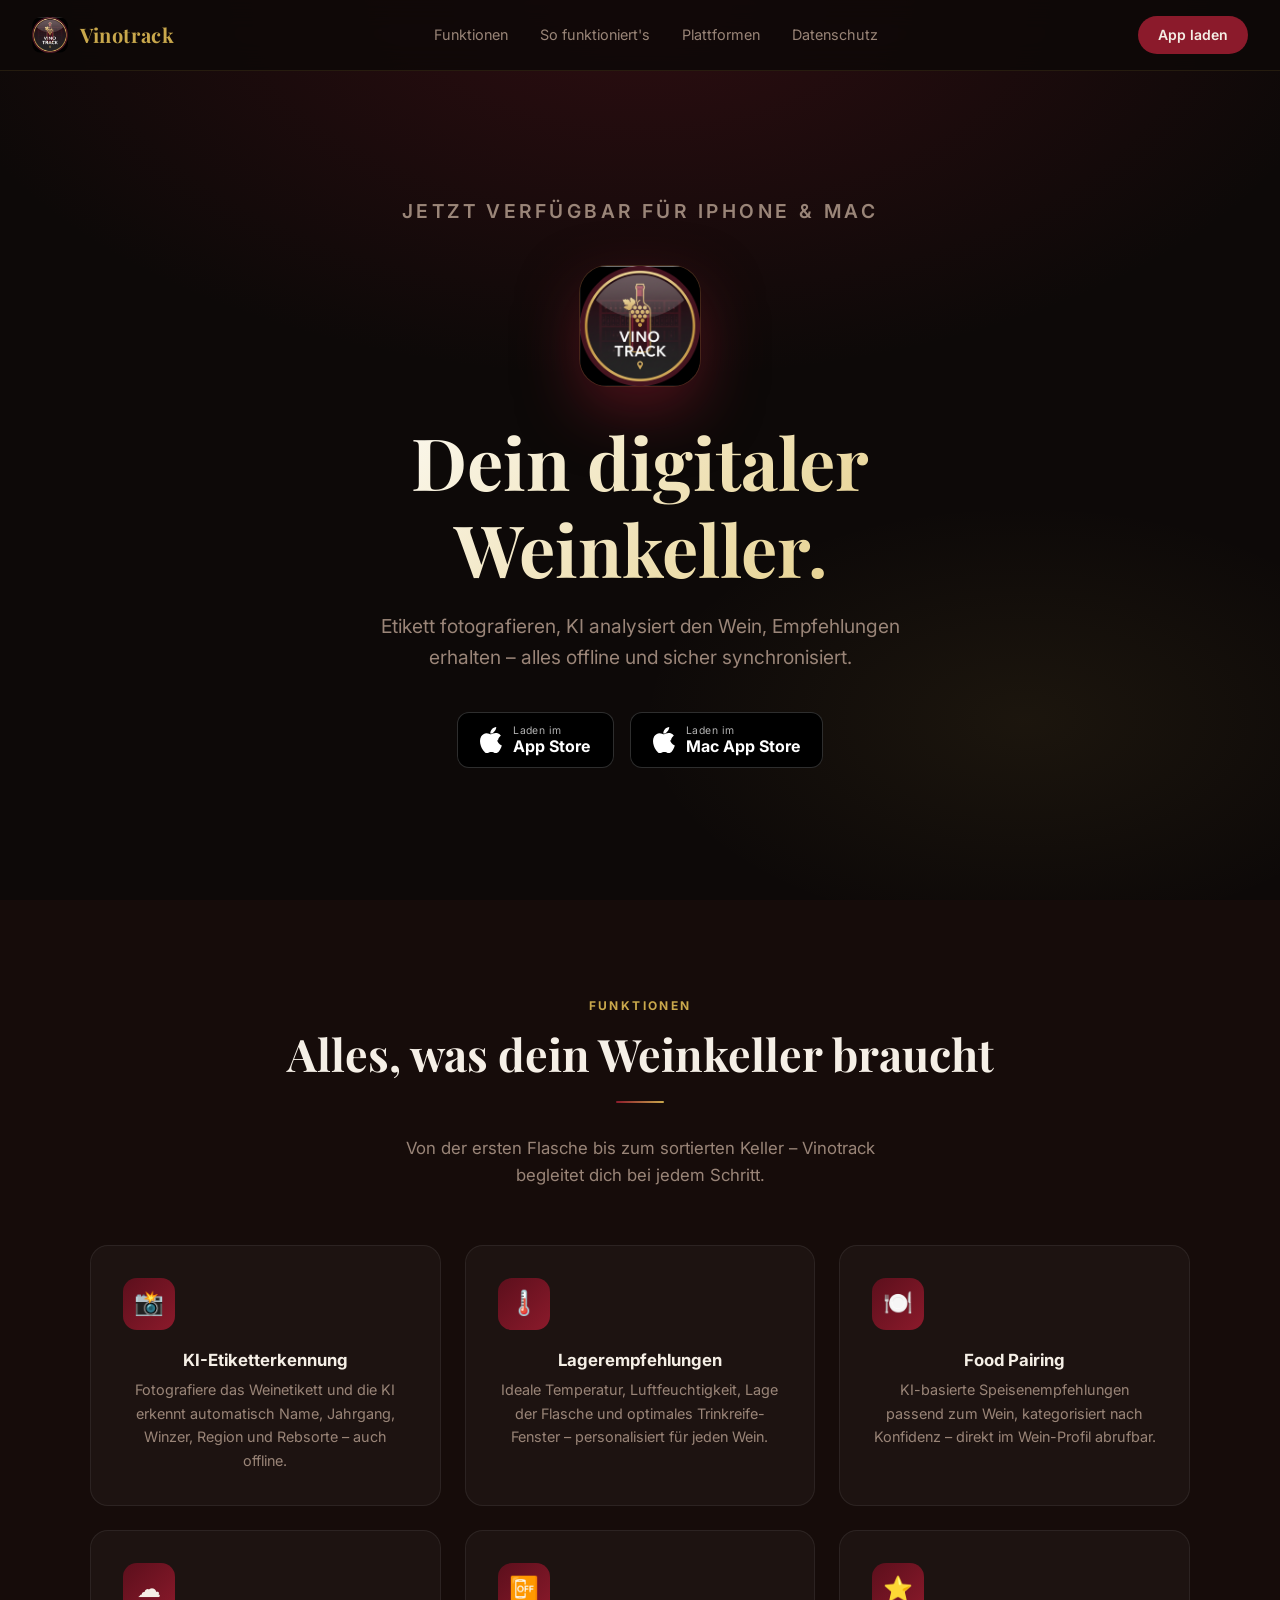
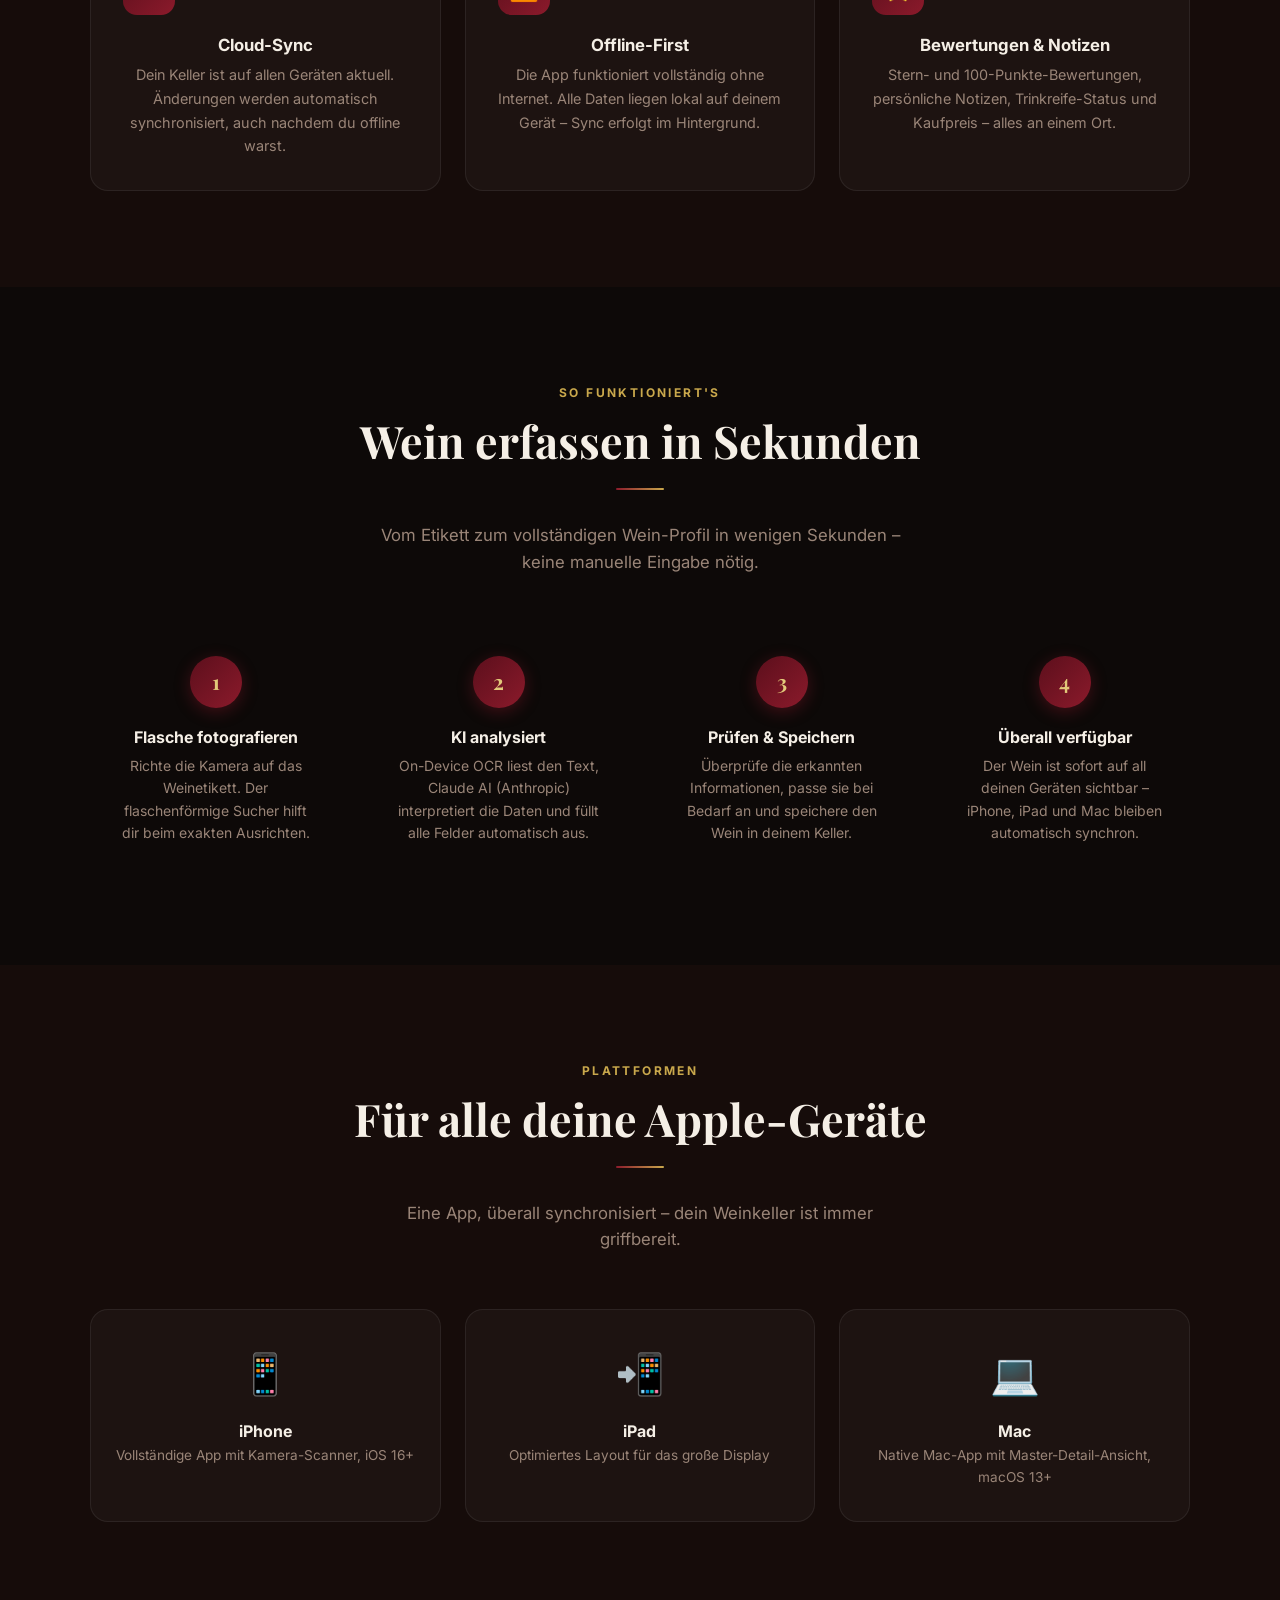
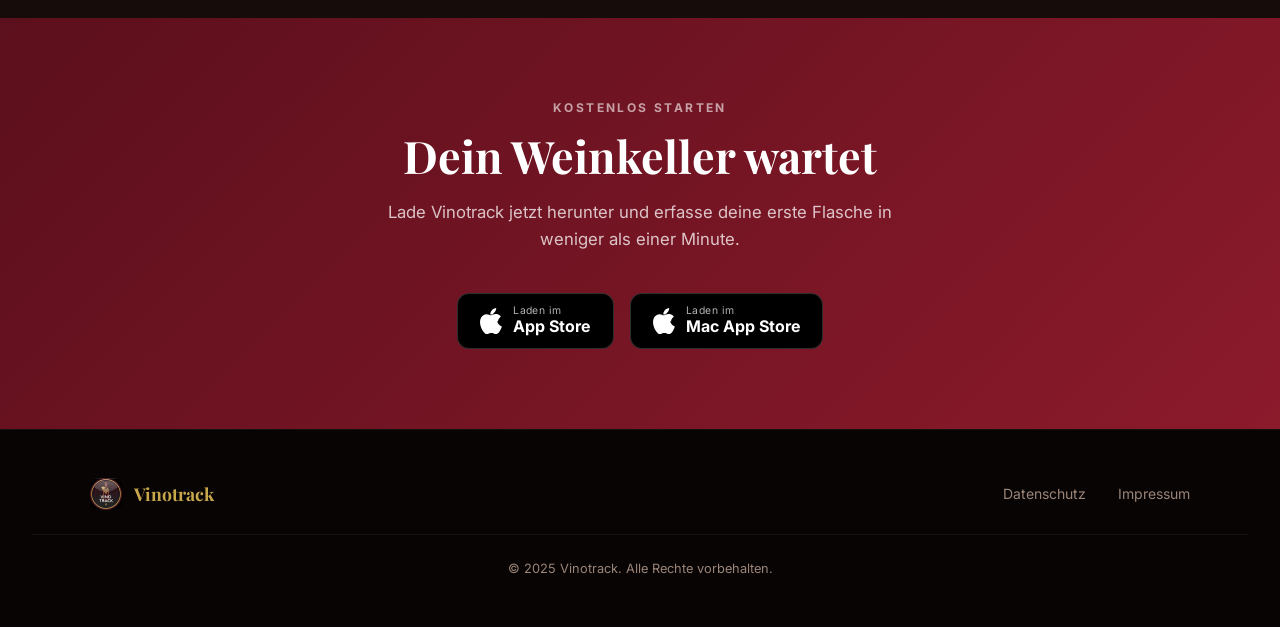
==== index.html @ 57b12ed2 "Add files via upload" ====
<!DOCTYPE html>
<html lang="de">
<head>
  <meta charset="UTF-8" />
  <meta name="viewport" content="width=device-width, initial-scale=1.0" />
  <title>Vinotrack – Dein KI-Weinkeller</title>
  <meta name="description" content="Vinotrack ist die smarte Weinverwaltungs-App mit KI-Etiketterkennung, Lagerempfehlungen, Food-Pairing und geräteübergreifendem Cloud-Sync. Für iPhone und Mac." />
  <meta name="theme-color" content="#8B1A2B" />

  <!-- Open Graph -->
  <meta property="og:type" content="website" />
  <meta property="og:url" content="https://vinotrack.de/" />
  <meta property="og:title" content="Vinotrack – Dein KI-Weinkeller" />
  <meta property="og:description" content="Weinflaschen scannen, KI-Empfehlungen erhalten, Keller verwalten. Für iPhone und Mac." />
  <meta property="og:image" content="https://vinotrack.de/assets/images/app-icon.png" />

  <!-- Fonts -->
  <link rel="preconnect" href="https://fonts.googleapis.com" />
  <link rel="preconnect" href="https://fonts.gstatic.com" crossorigin />
  <link href="https://fonts.googleapis.com/css2?family=Inter:wght@400;500;600;700&family=Playfair+Display:wght@700;800&display=swap" rel="stylesheet" />

  <link rel="icon" type="image/png" href="assets/images/app-icon.png" />
  <link rel="stylesheet" href="assets/css/style.css" />
</head>
<body>

  <!-- ── Navigation ─────────────────────────────────────────────────────── -->
  <nav>
    <a href="/" class="nav-brand">
      <img src="assets/images/app-icon.png" alt="Vinotrack Icon" />
      <span>Vinotrack</span>
    </a>
    <ul class="nav-links">
      <li><a href="#features">Funktionen</a></li>
      <li><a href="#how">So funktioniert's</a></li>
      <li><a href="#platforms">Plattformen</a></li>
      <li><a href="datenschutz.html">Datenschutz</a></li>
    </ul>
    <a href="#download" class="nav-cta">App laden</a>
  </nav>

  <!-- ── Hero ───────────────────────────────────────────────────────────── -->
  <section class="hero" id="home">
    <div class="hero-bg"></div>
    <div class="hero-content">
      <p class="hero-eyebrow">Jetzt verfügbar für iPhone & Mac</p>
      <img src="assets/images/app-icon.png" alt="Vinotrack App Icon" class="hero-icon" />
      <h1>Dein digitaler Weinkeller.</h1>
      <p>Etikett fotografieren, KI analysiert den Wein, Empfehlungen erhalten – alles offline und sicher synchronisiert.</p>
      <div class="store-badges" id="download">
        <!-- Ersetze # durch den echten App Store Link sobald verfügbar -->
        <a href="#" class="badge" aria-label="Im App Store laden">
          <svg width="22" height="26" viewBox="0 0 22 26" fill="white" xmlns="http://www.w3.org/2000/svg">
            <path d="M18.07 13.77c-.03-3.35 2.74-4.97 2.87-5.05-1.57-2.28-4-2.6-4.86-2.63-2.06-.21-4.03 1.22-5.08 1.22-1.05 0-2.67-1.19-4.39-1.16-2.25.04-4.33 1.31-5.49 3.31-2.34 4.07-.6 10.07 1.68 13.37 1.12 1.62 2.45 3.44 4.2 3.37 1.69-.07 2.33-1.09 4.38-1.09 2.05 0 2.63 1.09 4.42 1.06 1.82-.03 2.97-1.64 4.08-3.27.9-1.31 1.56-2.79 1.95-4.32-2.62-1.02-4.76-4.01-4.76-5.81zM14.75 3.9C15.72 2.73 16.37 1.1 16.19 0c-1.47.06-3.27.99-4.28 2.13-.94 1.08-1.77 2.73-1.55 4.31 1.61.12 3.27-.8 4.39-2.54z"/>
          </svg>
          <span class="badge-text">
            <small>Laden im</small>
            <strong>App Store</strong>
          </span>
        </a>
        <a href="#" class="badge" aria-label="Im Mac App Store laden">
          <svg width="22" height="26" viewBox="0 0 22 26" fill="white" xmlns="http://www.w3.org/2000/svg">
            <path d="M18.07 13.77c-.03-3.35 2.74-4.97 2.87-5.05-1.57-2.28-4-2.6-4.86-2.63-2.06-.21-4.03 1.22-5.08 1.22-1.05 0-2.67-1.19-4.39-1.16-2.25.04-4.33 1.31-5.49 3.31-2.34 4.07-.6 10.07 1.68 13.37 1.12 1.62 2.45 3.44 4.2 3.37 1.69-.07 2.33-1.09 4.38-1.09 2.05 0 2.63 1.09 4.42 1.06 1.82-.03 2.97-1.64 4.08-3.27.9-1.31 1.56-2.79 1.95-4.32-2.62-1.02-4.76-4.01-4.76-5.81zM14.75 3.9C15.72 2.73 16.37 1.1 16.19 0c-1.47.06-3.27.99-4.28 2.13-.94 1.08-1.77 2.73-1.55 4.31 1.61.12 3.27-.8 4.39-2.54z"/>
          </svg>
          <span class="badge-text">
            <small>Laden im</small>
            <strong>Mac App Store</strong>
          </span>
        </a>
      </div>
    </div>
  </section>

  <!-- ── Features ───────────────────────────────────────────────────────── -->
  <section id="features">
    <div class="container text-center">
      <p class="section-label">Funktionen</p>
      <h2 class="section-title">Alles, was dein Weinkeller braucht</h2>
      <div class="divider"></div>
      <p class="section-sub">Von der ersten Flasche bis zum sortierten Keller – Vinotrack begleitet dich bei jedem Schritt.</p>

      <div class="features-grid">
        <div class="feature-card">
          <div class="feature-icon">📸</div>
          <h3>KI-Etiketterkennung</h3>
          <p>Fotografiere das Weinetikett und die KI erkennt automatisch Name, Jahrgang, Winzer, Region und Rebsorte – auch offline.</p>
        </div>
        <div class="feature-card">
          <div class="feature-icon">🌡️</div>
          <h3>Lagerempfehlungen</h3>
          <p>Ideale Temperatur, Luftfeuchtigkeit, Lage der Flasche und optimales Trinkreife-Fenster – personalisiert für jeden Wein.</p>
        </div>
        <div class="feature-card">
          <div class="feature-icon">🍽️</div>
          <h3>Food Pairing</h3>
          <p>KI-basierte Speisenempfehlungen passend zum Wein, kategorisiert nach Konfidenz – direkt im Wein-Profil abrufbar.</p>
        </div>
        <div class="feature-card">
          <div class="feature-icon">☁️</div>
          <h3>Cloud-Sync</h3>
          <p>Dein Keller ist auf allen Geräten aktuell. Änderungen werden automatisch synchronisiert, auch nachdem du offline warst.</p>
        </div>
        <div class="feature-card">
          <div class="feature-icon">📴</div>
          <h3>Offline-First</h3>
          <p>Die App funktioniert vollständig ohne Internet. Alle Daten liegen lokal auf deinem Gerät – Sync erfolgt im Hintergrund.</p>
        </div>
        <div class="feature-card">
          <div class="feature-icon">⭐</div>
          <h3>Bewertungen & Notizen</h3>
          <p>Stern- und 100-Punkte-Bewertungen, persönliche Notizen, Trinkreife-Status und Kaufpreis – alles an einem Ort.</p>
        </div>
      </div>
    </div>
  </section>

  <!-- ── How it works ───────────────────────────────────────────────────── -->
  <section id="how">
    <div class="container text-center">
      <p class="section-label">So funktioniert's</p>
      <h2 class="section-title">Wein erfassen in Sekunden</h2>
      <div class="divider"></div>
      <p class="section-sub">Vom Etikett zum vollständigen Wein-Profil in wenigen Sekunden – keine manuelle Eingabe nötig.</p>

      <div class="steps">
        <div class="step">
          <div class="step-number">1</div>
          <h3>Flasche fotografieren</h3>
          <p>Richte die Kamera auf das Weinetikett. Der flaschenförmige Sucher hilft dir beim exakten Ausrichten.</p>
        </div>
        <div class="step">
          <div class="step-number">2</div>
          <h3>KI analysiert</h3>
          <p>On-Device OCR liest den Text, Claude AI (Anthropic) interpretiert die Daten und füllt alle Felder automatisch aus.</p>
        </div>
        <div class="step">
          <div class="step-number">3</div>
          <h3>Prüfen & Speichern</h3>
          <p>Überprüfe die erkannten Informationen, passe sie bei Bedarf an und speichere den Wein in deinem Keller.</p>
        </div>
        <div class="step">
          <div class="step-number">4</div>
          <h3>Überall verfügbar</h3>
          <p>Der Wein ist sofort auf all deinen Geräten sichtbar – iPhone, iPad und Mac bleiben automatisch synchron.</p>
        </div>
      </div>
    </div>
  </section>

  <!-- ── Platforms ──────────────────────────────────────────────────────── -->
  <section id="platforms">
    <div class="container text-center">
      <p class="section-label">Plattformen</p>
      <h2 class="section-title">Für alle deine Apple-Geräte</h2>
      <div class="divider"></div>
      <p class="section-sub">Eine App, überall synchronisiert – dein Weinkeller ist immer griffbereit.</p>

      <div class="platform-grid">
        <div class="platform-card">
          <div class="icon">📱</div>
          <h3>iPhone</h3>
          <p>Vollständige App mit Kamera-Scanner, iOS 16+</p>
        </div>
        <div class="platform-card">
          <div class="icon">📲</div>
          <h3>iPad</h3>
          <p>Optimiertes Layout für das große Display</p>
        </div>
        <div class="platform-card">
          <div class="icon">💻</div>
          <h3>Mac</h3>
          <p>Native Mac-App mit Master-Detail-Ansicht, macOS 13+</p>
        </div>
      </div>
    </div>
  </section>

  <!-- ── CTA ────────────────────────────────────────────────────────────── -->
  <section id="cta">
    <div class="container text-center">
      <p class="section-label">Kostenlos starten</p>
      <h2 class="section-title">Dein Weinkeller wartet</h2>
      <p class="section-sub">Lade Vinotrack jetzt herunter und erfasse deine erste Flasche in weniger als einer Minute.</p>
      <div class="store-badges">
        <a href="#" class="badge">
          <svg width="22" height="26" viewBox="0 0 22 26" fill="white" xmlns="http://www.w3.org/2000/svg">
            <path d="M18.07 13.77c-.03-3.35 2.74-4.97 2.87-5.05-1.57-2.28-4-2.6-4.86-2.63-2.06-.21-4.03 1.22-5.08 1.22-1.05 0-2.67-1.19-4.39-1.16-2.25.04-4.33 1.31-5.49 3.31-2.34 4.07-.6 10.07 1.68 13.37 1.12 1.62 2.45 3.44 4.2 3.37 1.69-.07 2.33-1.09 4.38-1.09 2.05 0 2.63 1.09 4.42 1.06 1.82-.03 2.97-1.64 4.08-3.27.9-1.31 1.56-2.79 1.95-4.32-2.62-1.02-4.76-4.01-4.76-5.81zM14.75 3.9C15.72 2.73 16.37 1.1 16.19 0c-1.47.06-3.27.99-4.28 2.13-.94 1.08-1.77 2.73-1.55 4.31 1.61.12 3.27-.8 4.39-2.54z"/>
          </svg>
          <span class="badge-text"><small>Laden im</small><strong>App Store</strong></span>
        </a>
        <a href="#" class="badge">
          <svg width="22" height="26" viewBox="0 0 22 26" fill="white" xmlns="http://www.w3.org/2000/svg">
            <path d="M18.07 13.77c-.03-3.35 2.74-4.97 2.87-5.05-1.57-2.28-4-2.6-4.86-2.63-2.06-.21-4.03 1.22-5.08 1.22-1.05 0-2.67-1.19-4.39-1.16-2.25.04-4.33 1.31-5.49 3.31-2.34 4.07-.6 10.07 1.68 13.37 1.12 1.62 2.45 3.44 4.2 3.37 1.69-.07 2.33-1.09 4.38-1.09 2.05 0 2.63 1.09 4.42 1.06 1.82-.03 2.97-1.64 4.08-3.27.9-1.31 1.56-2.79 1.95-4.32-2.62-1.02-4.76-4.01-4.76-5.81zM14.75 3.9C15.72 2.73 16.37 1.1 16.19 0c-1.47.06-3.27.99-4.28 2.13-.94 1.08-1.77 2.73-1.55 4.31 1.61.12 3.27-.8 4.39-2.54z"/>
          </svg>
          <span class="badge-text"><small>Laden im</small><strong>Mac App Store</strong></span>
        </a>
      </div>
    </div>
  </section>

  <!-- ── Footer ─────────────────────────────────────────────────────────── -->
  <footer>
    <div class="footer-inner">
      <div class="footer-brand">
        <img src="assets/images/app-icon.png" alt="Vinotrack" />
        <span>Vinotrack</span>
      </div>
      <ul class="footer-links">
        <li><a href="datenschutz.html">Datenschutz</a></li>
        <li><a href="impressum.html">Impressum</a></li>
      </ul>
    </div>
    <p class="footer-copy">© 2025 Vinotrack. Alle Rechte vorbehalten.</p>
  </footer>

</body>
</html>
---- assets/css/style.css ----
/* ── Reset & Base ───────────────────────────────────────────────────────── */
*, *::before, *::after { box-sizing: border-box; margin: 0; padding: 0; }

:root {
  --wine:   #8B1A2B;
  --wine-dark: #5C0F1C;
  --gold:   #C9A84C;
  --gold-light: #E2C97A;
  --bg:     #0D0908;
  --bg2:    #160C0A;
  --text:   #F5EFE6;
  --muted:  #9A8578;
  --radius: 18px;
}

html { scroll-behavior: smooth; }

body {
  font-family: 'Inter', system-ui, -apple-system, sans-serif;
  background: var(--bg);
  color: var(--text);
  line-height: 1.6;
  overflow-x: hidden;
}

h1, h2, h3 {
  font-family: 'Playfair Display', Georgia, serif;
  line-height: 1.2;
}

a { color: inherit; text-decoration: none; }

img { display: block; max-width: 100%; }

/* ── Nav ────────────────────────────────────────────────────────────────── */
nav {
  position: fixed;
  top: 0; left: 0; right: 0;
  z-index: 100;
  display: flex;
  align-items: center;
  justify-content: space-between;
  padding: 1rem 2rem;
  background: rgba(13, 9, 8, 0.85);
  backdrop-filter: blur(14px);
  -webkit-backdrop-filter: blur(14px);
  border-bottom: 1px solid rgba(201,168,76,0.12);
}

.nav-brand {
  display: flex;
  align-items: center;
  gap: 0.75rem;
}

.nav-brand img {
  width: 36px;
  height: 36px;
  border-radius: 9px;
}

.nav-brand span {
  font-family: 'Playfair Display', serif;
  font-size: 1.25rem;
  font-weight: 700;
  color: var(--gold);
  letter-spacing: 0.03em;
}

.nav-links {
  display: flex;
  gap: 2rem;
  list-style: none;
}

.nav-links a {
  font-size: 0.9rem;
  color: var(--muted);
  transition: color 0.2s;
}
.nav-links a:hover { color: var(--text); }

.nav-cta {
  background: var(--wine);
  color: var(--text) !important;
  padding: 0.5rem 1.25rem;
  border-radius: 100px;
  font-weight: 600;
  font-size: 0.875rem !important;
  transition: background 0.2s !important;
}
.nav-cta:hover { background: var(--wine-dark) !important; }

/* ── Hero ───────────────────────────────────────────────────────────────── */
.hero {
  min-height: 100vh;
  display: flex;
  align-items: center;
  justify-content: center;
  text-align: center;
  padding: 8rem 2rem 4rem;
  position: relative;
  overflow: hidden;
}

.hero-bg {
  position: absolute;
  inset: 0;
  background:
    radial-gradient(ellipse 80% 60% at 50% 0%, rgba(139,26,43,0.25) 0%, transparent 70%),
    radial-gradient(ellipse 50% 40% at 80% 80%, rgba(201,168,76,0.08) 0%, transparent 60%);
}

.hero-content {
  position: relative;
  max-width: 700px;
}

.hero-icon {
  width: 120px;
  height: 120px;
  border-radius: 27px;
  margin: 0 auto 2rem;
  box-shadow: 0 24px 60px rgba(139,26,43,0.5), 0 0 0 1px rgba(201,168,76,0.2);
}

.hero-eyebrow {
  font-size: 0.8rem;
  font-weight: 600;
  letter-spacing: 0.18em;
  text-transform: uppercase;
  color: var(--gold);
  margin-bottom: 1rem;
}

.hero h1 {
  font-size: clamp(2.5rem, 7vw, 4.5rem);
  margin-bottom: 1.25rem;
  background: linear-gradient(135deg, #fff 0%, var(--gold-light) 100%);
  -webkit-background-clip: text;
  -webkit-text-fill-color: transparent;
  background-clip: text;
}

.hero p {
  font-size: clamp(1rem, 2.5vw, 1.2rem);
  color: var(--muted);
  max-width: 520px;
  margin: 0 auto 2.5rem;
}

.hero-actions {
  display: flex;
  gap: 1rem;
  justify-content: center;
  flex-wrap: wrap;
}

.btn-primary {
  display: inline-flex;
  align-items: center;
  gap: 0.6rem;
  background: var(--wine);
  color: #fff;
  padding: 0.9rem 1.8rem;
  border-radius: 100px;
  font-weight: 600;
  font-size: 1rem;
  transition: background 0.2s, transform 0.15s, box-shadow 0.2s;
  box-shadow: 0 8px 24px rgba(139,26,43,0.4);
}
.btn-primary:hover {
  background: var(--wine-dark);
  transform: translateY(-2px);
  box-shadow: 0 12px 32px rgba(139,26,43,0.5);
}

.btn-secondary {
  display: inline-flex;
  align-items: center;
  gap: 0.6rem;
  background: rgba(255,255,255,0.06);
  color: var(--text);
  padding: 0.9rem 1.8rem;
  border-radius: 100px;
  font-weight: 500;
  font-size: 1rem;
  border: 1px solid rgba(255,255,255,0.12);
  transition: background 0.2s, transform 0.15s;
}
.btn-secondary:hover {
  background: rgba(255,255,255,0.1);
  transform: translateY(-2px);
}

/* App Store Badges */
.store-badges {
  display: flex;
  gap: 1rem;
  justify-content: center;
  flex-wrap: wrap;
}

.badge {
  display: inline-flex;
  align-items: center;
  gap: 0.7rem;
  background: #000;
  color: #fff;
  padding: 0.7rem 1.4rem;
  border-radius: 12px;
  border: 1px solid rgba(255,255,255,0.18);
  transition: transform 0.15s, border-color 0.2s;
  min-width: 155px;
}
.badge:hover {
  transform: translateY(-2px);
  border-color: rgba(255,255,255,0.35);
}
.badge svg { flex-shrink: 0; }
.badge-text { text-align: left; line-height: 1.2; }
.badge-text small { display: block; font-size: 0.65rem; opacity: 0.7; letter-spacing: 0.04em; }
.badge-text strong { font-size: 1rem; }

/* ── Section Base ───────────────────────────────────────────────────────── */
section { padding: 6rem 2rem; }

.section-label {
  font-size: 0.75rem;
  font-weight: 700;
  letter-spacing: 0.2em;
  text-transform: uppercase;
  color: var(--gold);
  margin-bottom: 0.75rem;
}

.section-title {
  font-size: clamp(1.8rem, 4vw, 2.8rem);
  margin-bottom: 1rem;
}

.section-sub {
  font-size: 1.05rem;
  color: var(--muted);
  max-width: 520px;
}

.container {
  max-width: 1100px;
  margin: 0 auto;
}

.text-center { text-align: center; }
.text-center .section-sub { margin: 0 auto; }

/* ── Features ───────────────────────────────────────────────────────────── */
#features { background: var(--bg2); }

.features-grid {
  display: grid;
  grid-template-columns: repeat(auto-fit, minmax(280px, 1fr));
  gap: 1.5rem;
  margin-top: 3.5rem;
}

.feature-card {
  background: rgba(255,255,255,0.03);
  border: 1px solid rgba(255,255,255,0.07);
  border-radius: var(--radius);
  padding: 2rem;
  transition: border-color 0.2s, transform 0.2s;
}
.feature-card:hover {
  border-color: rgba(201,168,76,0.25);
  transform: translateY(-4px);
}

.feature-icon {
  width: 52px;
  height: 52px;
  border-radius: 14px;
  background: linear-gradient(135deg, var(--wine-dark), var(--wine));
  display: flex;
  align-items: center;
  justify-content: center;
  margin-bottom: 1.25rem;
  font-size: 1.5rem;
}

.feature-card h3 {
  font-family: 'Inter', sans-serif;
  font-size: 1.05rem;
  font-weight: 700;
  margin-bottom: 0.5rem;
}

.feature-card p {
  font-size: 0.9rem;
  color: var(--muted);
  line-height: 1.65;
}

/* ── How it works ───────────────────────────────────────────────────────── */
#how {
  background: var(--bg);
}

.steps {
  display: grid;
  grid-template-columns: repeat(auto-fit, minmax(220px, 1fr));
  gap: 2rem;
  margin-top: 3.5rem;
  position: relative;
}

.step {
  text-align: center;
  padding: 1.5rem;
}

.step-number {
  width: 52px;
  height: 52px;
  border-radius: 50%;
  background: linear-gradient(135deg, var(--wine-dark), var(--wine));
  display: flex;
  align-items: center;
  justify-content: center;
  margin: 0 auto 1.25rem;
  font-family: 'Playfair Display', serif;
  font-size: 1.3rem;
  font-weight: 700;
  color: var(--gold-light);
  box-shadow: 0 4px 16px rgba(139,26,43,0.4);
}

.step h3 {
  font-family: 'Inter', sans-serif;
  font-size: 1rem;
  font-weight: 700;
  margin-bottom: 0.5rem;
}

.step p {
  font-size: 0.875rem;
  color: var(--muted);
}

/* ── Platforms ──────────────────────────────────────────────────────────── */
#platforms { background: var(--bg2); }

.platform-grid {
  display: grid;
  grid-template-columns: repeat(auto-fit, minmax(200px, 1fr));
  gap: 1.5rem;
  margin-top: 3.5rem;
}

.platform-card {
  background: rgba(255,255,255,0.03);
  border: 1px solid rgba(255,255,255,0.07);
  border-radius: var(--radius);
  padding: 2rem 1.5rem;
  text-align: center;
  transition: border-color 0.2s;
}
.platform-card:hover { border-color: rgba(201,168,76,0.2); }

.platform-card .icon { font-size: 2.5rem; margin-bottom: 1rem; }
.platform-card h3 { font-family: 'Inter', sans-serif; font-size: 1rem; font-weight: 700; margin-bottom: 0.25rem; }
.platform-card p { font-size: 0.85rem; color: var(--muted); }

/* ── CTA Banner ─────────────────────────────────────────────────────────── */
#cta {
  background: linear-gradient(135deg, var(--wine-dark) 0%, var(--wine) 100%);
  text-align: center;
  padding: 5rem 2rem;
}

#cta .section-label { color: rgba(255,255,255,0.6); }
#cta .section-title { color: #fff; }
#cta .section-sub { color: rgba(255,255,255,0.75); margin: 0 auto 2.5rem; }

/* ── Footer ─────────────────────────────────────────────────────────────── */
footer {
  background: #080404;
  padding: 3rem 2rem;
  border-top: 1px solid rgba(255,255,255,0.05);
}

.footer-inner {
  max-width: 1100px;
  margin: 0 auto;
  display: flex;
  align-items: center;
  justify-content: space-between;
  flex-wrap: wrap;
  gap: 1.5rem;
}

.footer-brand {
  display: flex;
  align-items: center;
  gap: 0.75rem;
}
.footer-brand img { width: 32px; height: 32px; border-radius: 8px; }
.footer-brand span {
  font-family: 'Playfair Display', serif;
  font-size: 1.1rem;
  font-weight: 700;
  color: var(--gold);
}

.footer-links {
  display: flex;
  gap: 2rem;
  list-style: none;
  flex-wrap: wrap;
}

.footer-links a {
  font-size: 0.875rem;
  color: var(--muted);
  transition: color 0.2s;
}
.footer-links a:hover { color: var(--text); }

.footer-copy {
  font-size: 0.8rem;
  color: var(--muted);
  width: 100%;
  text-align: center;
  margin-top: 1.5rem;
  padding-top: 1.5rem;
  border-top: 1px solid rgba(255,255,255,0.05);
}

/* ── Legal Pages ────────────────────────────────────────────────────────── */
.legal-page {
  max-width: 760px;
  margin: 0 auto;
  padding: 8rem 2rem 5rem;
}

.legal-page h1 {
  font-size: 2.2rem;
  margin-bottom: 0.5rem;
  color: var(--gold-light);
}

.legal-page .updated {
  font-size: 0.85rem;
  color: var(--muted);
  margin-bottom: 2.5rem;
}

.legal-page h2 {
  font-family: 'Inter', sans-serif;
  font-size: 1.1rem;
  font-weight: 700;
  margin: 2rem 0 0.5rem;
  color: var(--text);
}

.legal-page p, .legal-page li {
  font-size: 0.95rem;
  color: var(--muted);
  line-height: 1.75;
}

.legal-page ul, .legal-page ol {
  padding-left: 1.5rem;
  margin: 0.5rem 0;
}

.legal-page a { color: var(--gold-light); text-decoration: underline; }

/* ── Divider ────────────────────────────────────────────────────────────── */
.divider {
  width: 48px;
  height: 2px;
  background: linear-gradient(90deg, var(--wine), var(--gold));
  border-radius: 100px;
  margin: 1.25rem 0 2rem;
}
.text-center .divider { margin-left: auto; margin-right: auto; }

/* ── Responsive ─────────────────────────────────────────────────────────── */
@media (max-width: 640px) {
  nav { padding: 0.875rem 1.25rem; }
  .nav-links { display: none; }
  section { padding: 4rem 1.25rem; }
  .hero { padding: 7rem 1.25rem 3rem; }
  .hero-icon { width: 96px; height: 96px; border-radius: 22px; }
  .badge { min-width: 140px; }
}
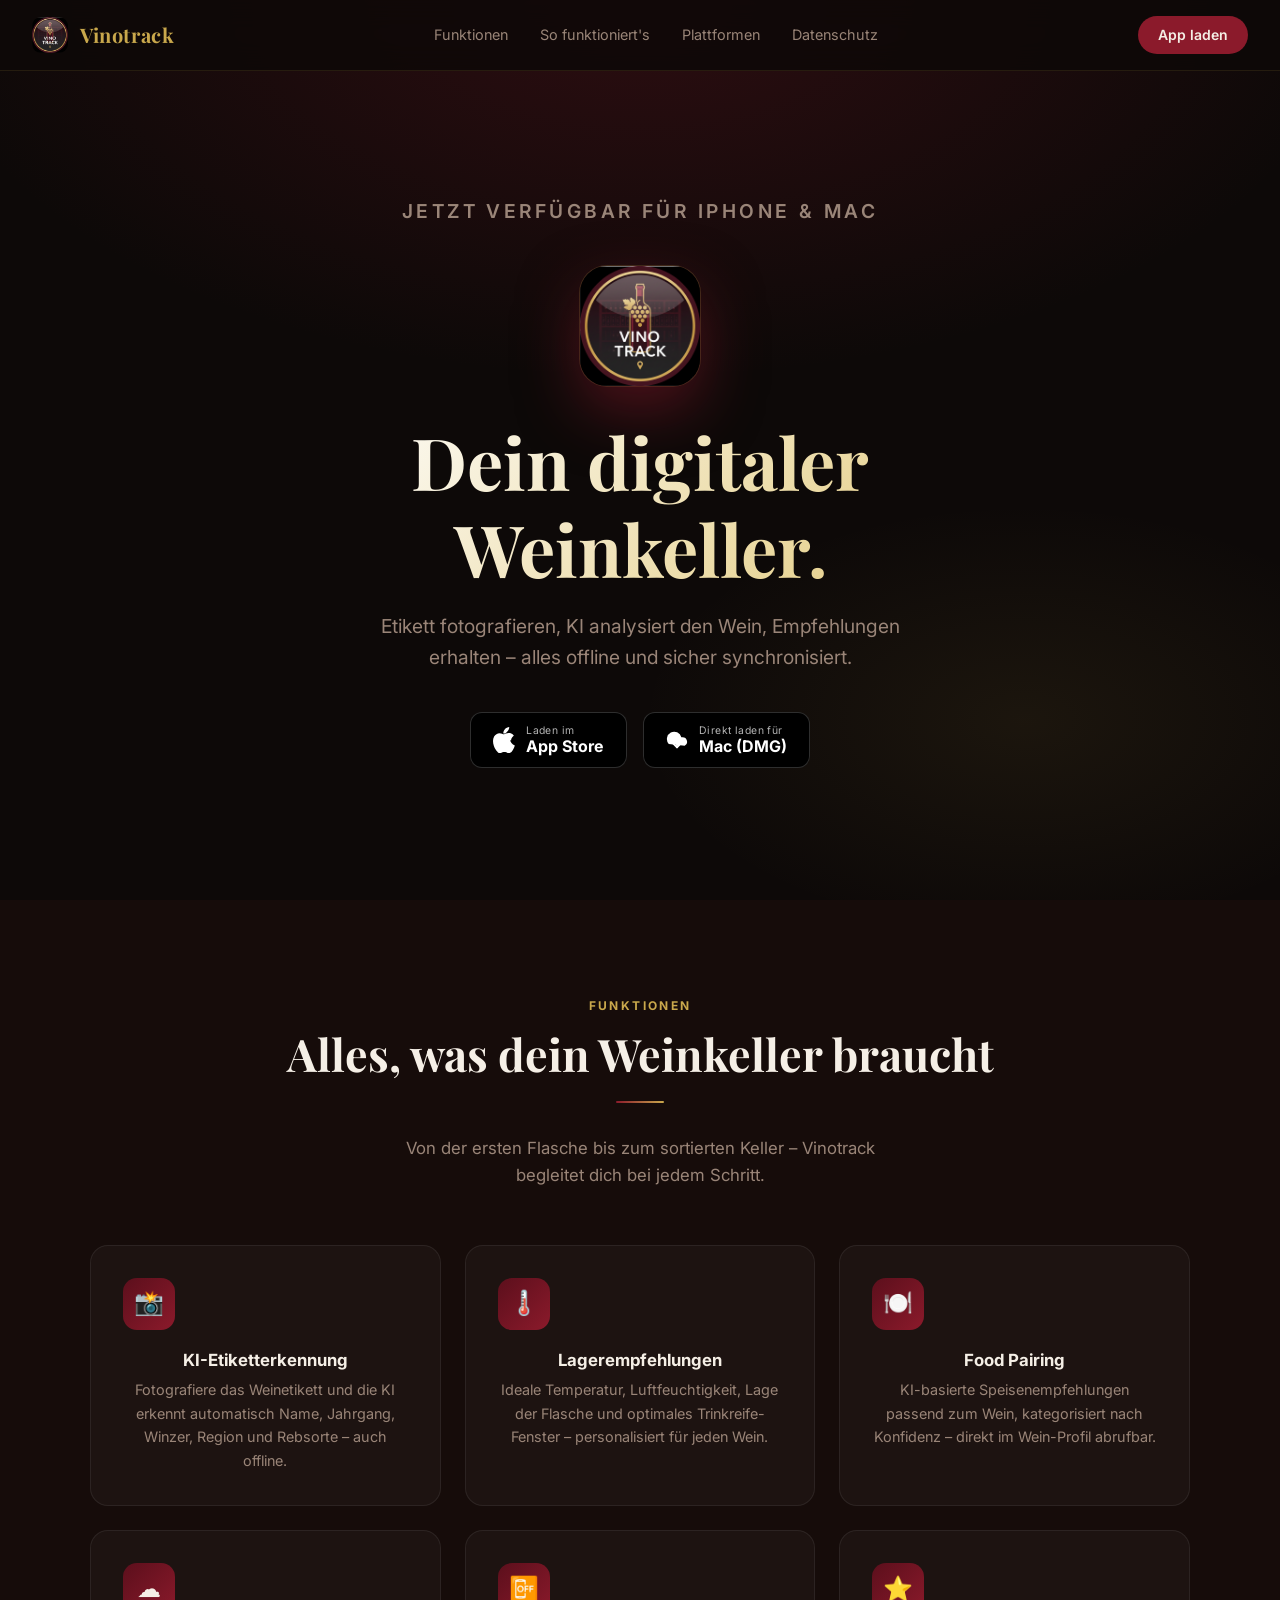
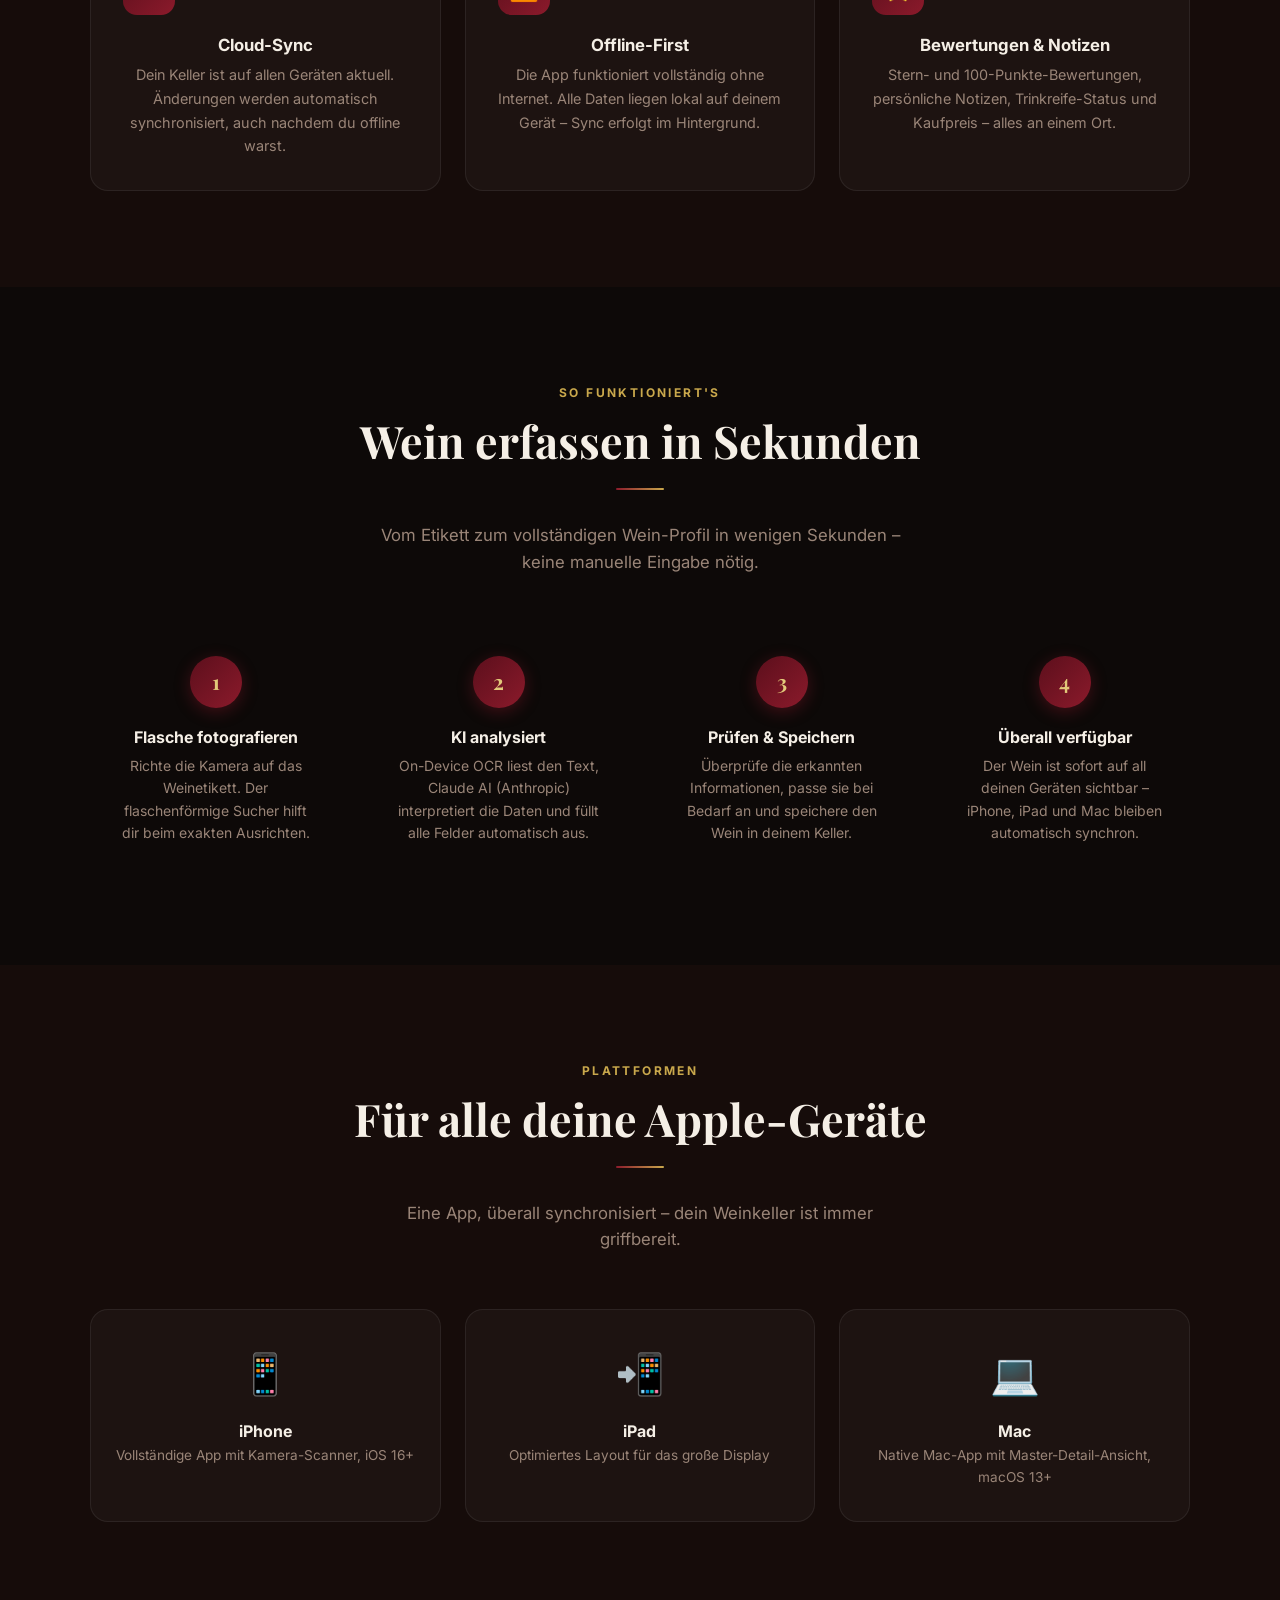
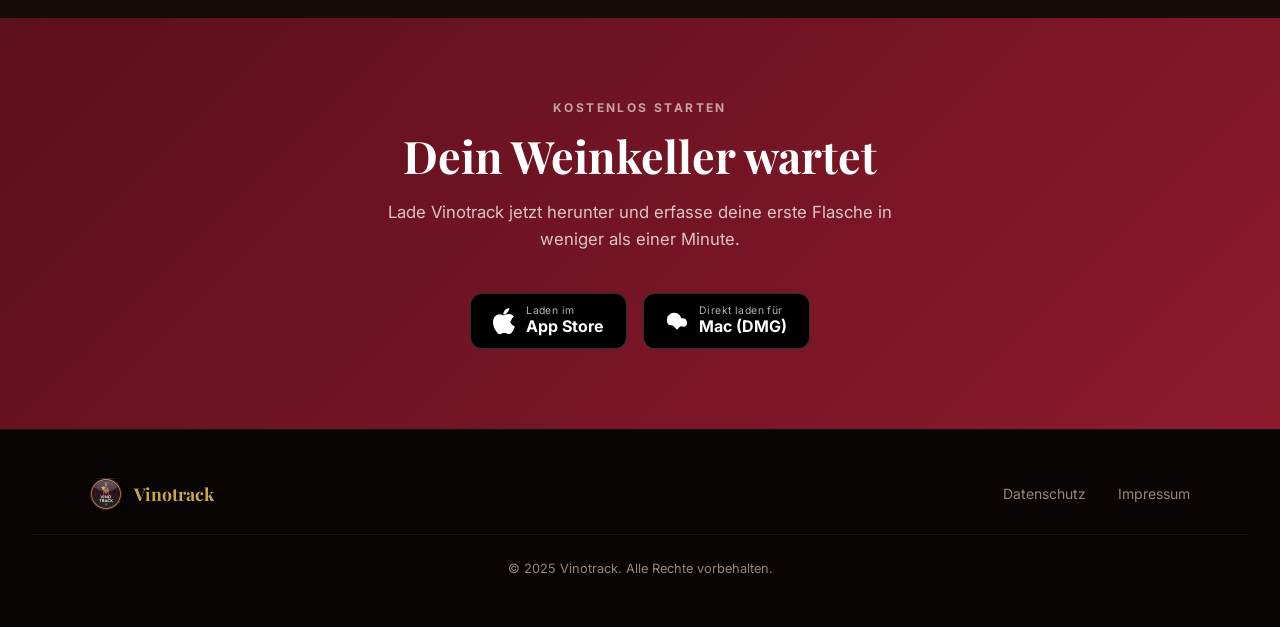
==== commit f5e18491: "Update index.html" ====
--- a/index.html
+++ b/index.html
@@ -58,13 +58,16 @@
             <strong>App Store</strong>
           </span>
         </a>
-        <a href="#" class="badge" aria-label="Im Mac App Store laden">
-          <svg width="22" height="26" viewBox="0 0 22 26" fill="white" xmlns="http://www.w3.org/2000/svg">
-            <path d="M18.07 13.77c-.03-3.35 2.74-4.97 2.87-5.05-1.57-2.28-4-2.6-4.86-2.63-2.06-.21-4.03 1.22-5.08 1.22-1.05 0-2.67-1.19-4.39-1.16-2.25.04-4.33 1.31-5.49 3.31-2.34 4.07-.6 10.07 1.68 13.37 1.12 1.62 2.45 3.44 4.2 3.37 1.69-.07 2.33-1.09 4.38-1.09 2.05 0 2.63 1.09 4.42 1.06 1.82-.03 2.97-1.64 4.08-3.27.9-1.31 1.56-2.79 1.95-4.32-2.62-1.02-4.76-4.01-4.76-5.81zM14.75 3.9C15.72 2.73 16.37 1.1 16.19 0c-1.47.06-3.27.99-4.28 2.13-.94 1.08-1.77 2.73-1.55 4.31 1.61.12 3.27-.8 4.39-2.54z"/>
+        <!-- Mac Direct Download (bis Mac App Store verfügbar) -->
+        <a href="https://github.com/ruehlingdaniel/vinotrack-website/releases/latest/download/Vinotrack-1.0.0-macOS.dmg" class="badge" aria-label="Für Mac herunterladen">
+          <svg width="22" height="22" viewBox="0 0 24 24" fill="white" xmlns="http://www.w3.org/2000/svg">
+            <path d="M20.39 18.39A5 5 0 0 0 18 9h-1.26A8 8 0 1 0 3 16.3"/>
+            <polyline points="16 16 12 20 8 16" stroke="white" stroke-width="2" fill="none" stroke-linecap="round" stroke-linejoin="round"/>
+            <line x1="12" y1="20" x2="12" y2="10" stroke="white" stroke-width="2" stroke-linecap="round"/>
           </svg>
           <span class="badge-text">
-            <small>Laden im</small>
-            <strong>Mac App Store</strong>
+            <small>Direkt laden für</small>
+            <strong>Mac (DMG)</strong>
           </span>
         </a>
       </div>
@@ -188,11 +191,13 @@
           </svg>
           <span class="badge-text"><small>Laden im</small><strong>App Store</strong></span>
         </a>
-        <a href="#" class="badge">
-          <svg width="22" height="26" viewBox="0 0 22 26" fill="white" xmlns="http://www.w3.org/2000/svg">
-            <path d="M18.07 13.77c-.03-3.35 2.74-4.97 2.87-5.05-1.57-2.28-4-2.6-4.86-2.63-2.06-.21-4.03 1.22-5.08 1.22-1.05 0-2.67-1.19-4.39-1.16-2.25.04-4.33 1.31-5.49 3.31-2.34 4.07-.6 10.07 1.68 13.37 1.12 1.62 2.45 3.44 4.2 3.37 1.69-.07 2.33-1.09 4.38-1.09 2.05 0 2.63 1.09 4.42 1.06 1.82-.03 2.97-1.64 4.08-3.27.9-1.31 1.56-2.79 1.95-4.32-2.62-1.02-4.76-4.01-4.76-5.81zM14.75 3.9C15.72 2.73 16.37 1.1 16.19 0c-1.47.06-3.27.99-4.28 2.13-.94 1.08-1.77 2.73-1.55 4.31 1.61.12 3.27-.8 4.39-2.54z"/>
-          </svg>
-          <span class="badge-text"><small>Laden im</small><strong>Mac App Store</strong></span>
+        <a href="https://github.com/ruehlingdaniel/vinotrack-website/releases/latest/download/Vinotrack-1.0.0-macOS.dmg" class="badge">
+          <svg width="22" height="22" viewBox="0 0 24 24" fill="white" xmlns="http://www.w3.org/2000/svg">
+            <path d="M20.39 18.39A5 5 0 0 0 18 9h-1.26A8 8 0 1 0 3 16.3"/>
+            <polyline points="16 16 12 20 8 16" stroke="white" stroke-width="2" fill="none" stroke-linecap="round" stroke-linejoin="round"/>
+            <line x1="12" y1="20" x2="12" y2="10" stroke="white" stroke-width="2" stroke-linecap="round"/>
+          </svg>
+          <span class="badge-text"><small>Direkt laden für</small><strong>Mac (DMG)</strong></span>
         </a>
       </div>
     </div>
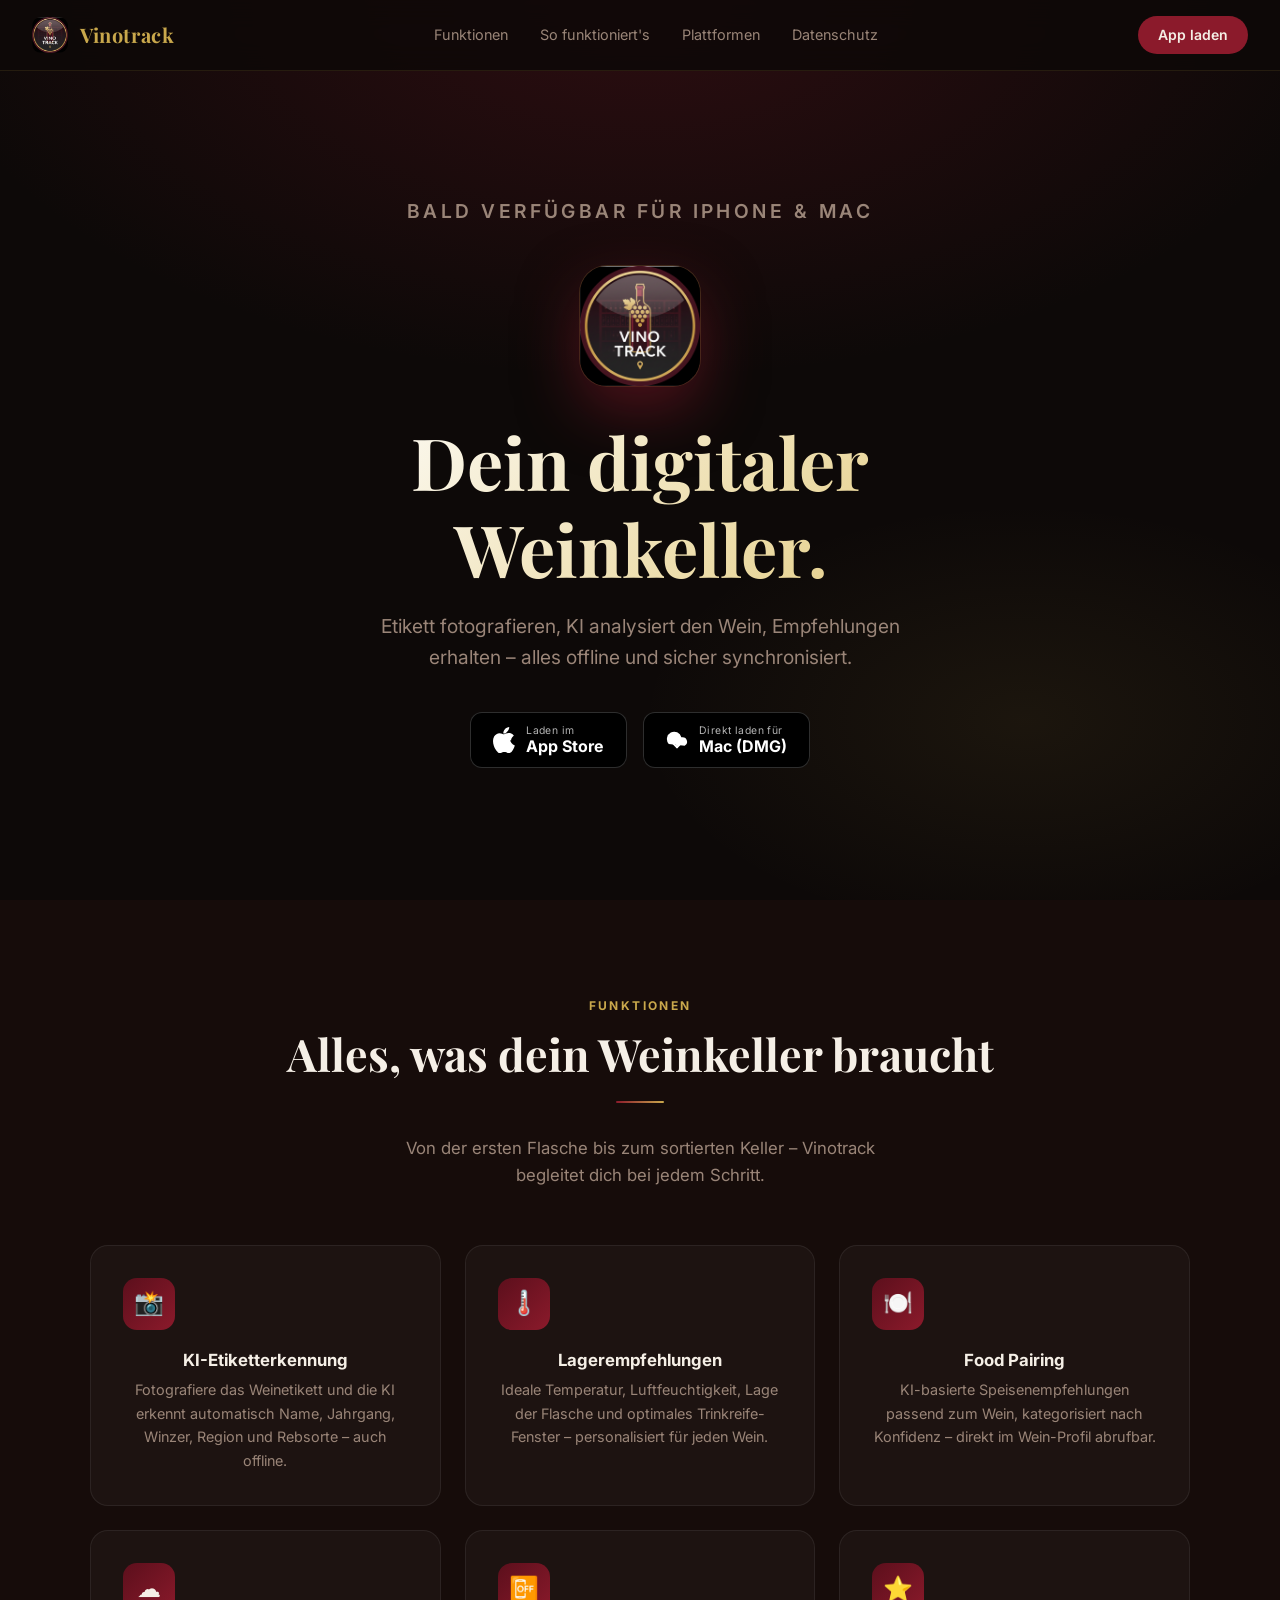
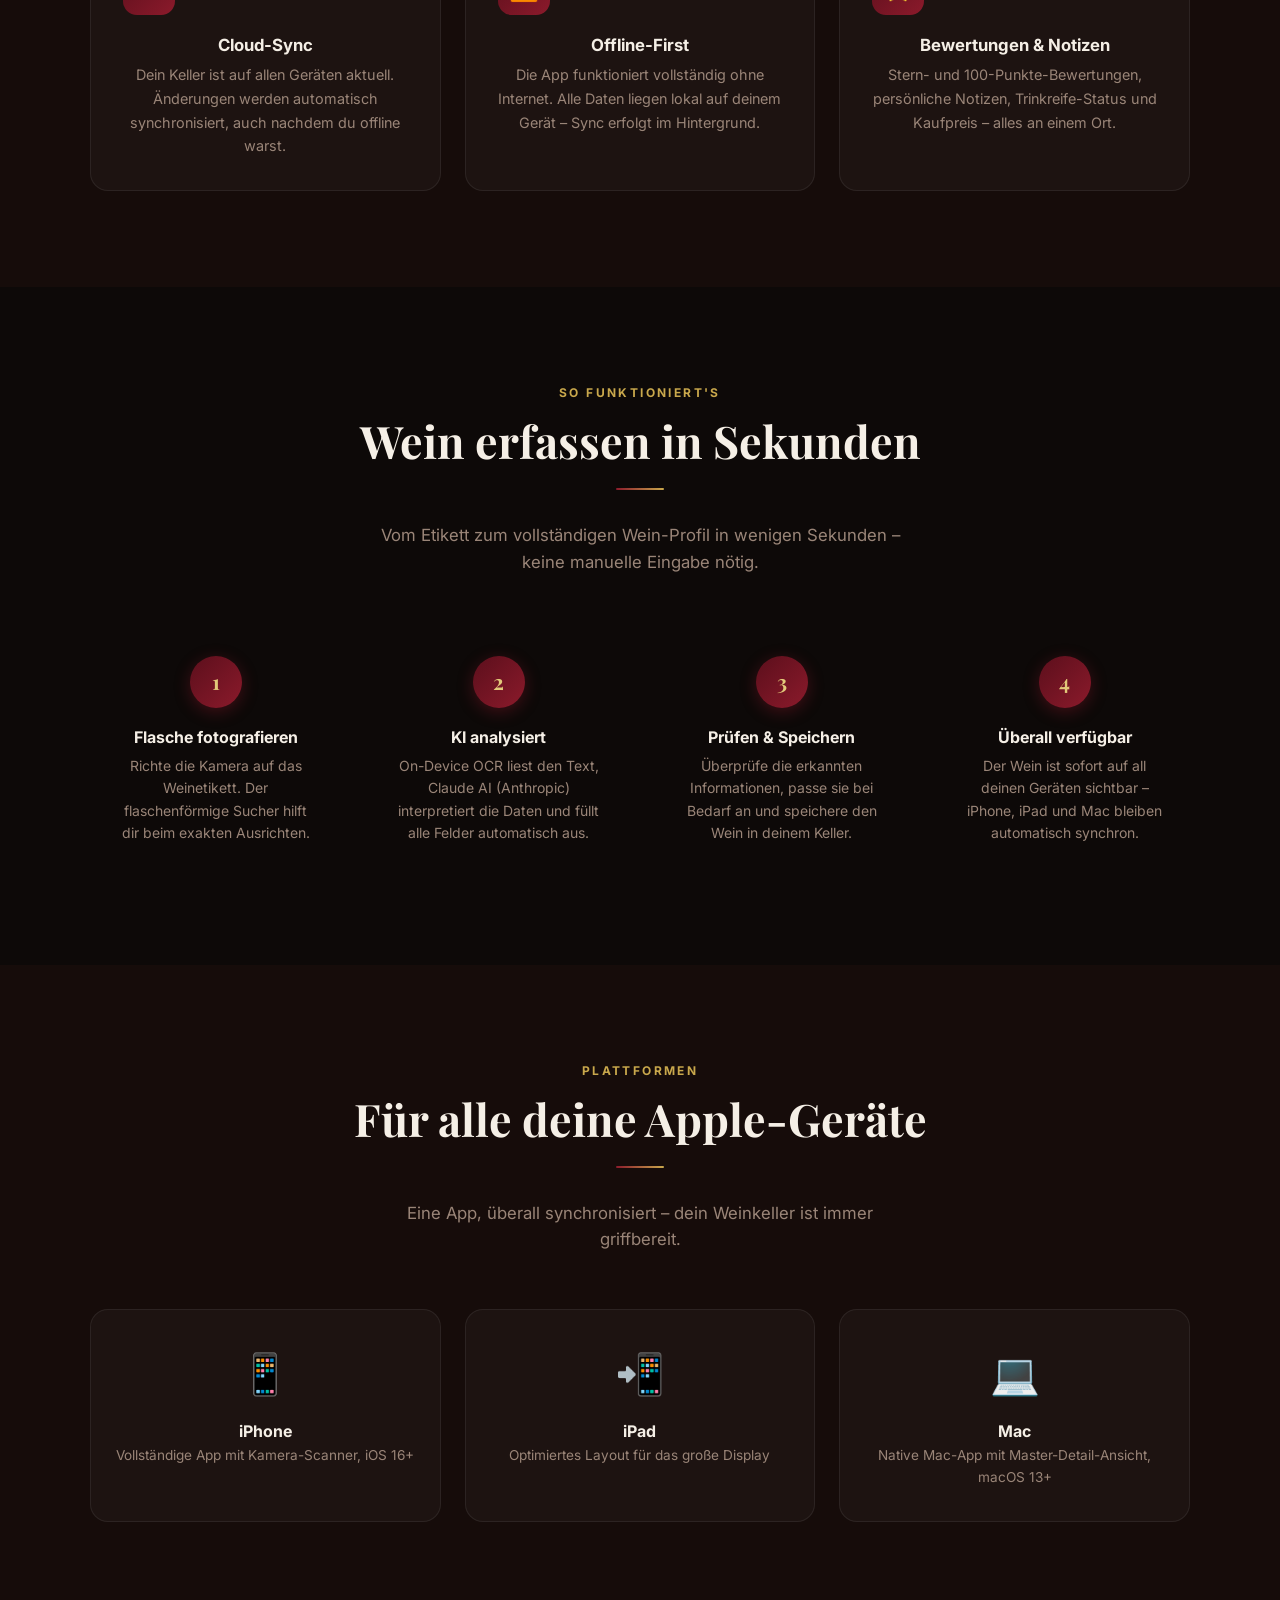
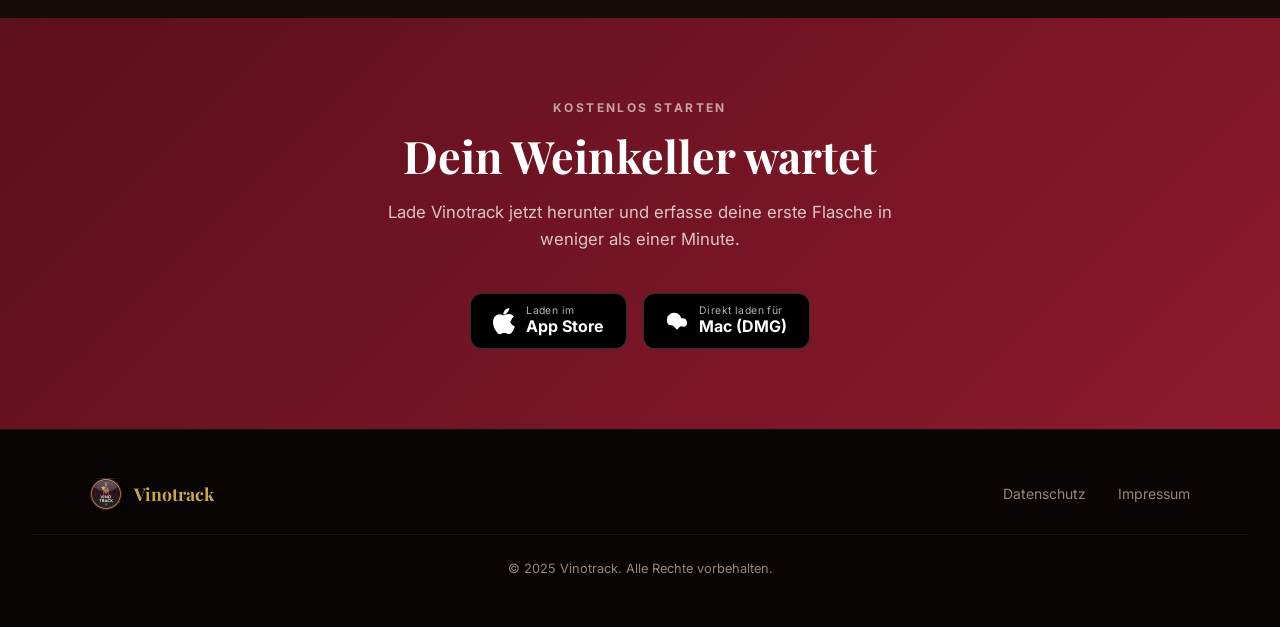
==== commit db9ed574: "Update hero eyebrow text for availability" ====
--- a/index.html
+++ b/index.html
@@ -43,7 +43,7 @@
   <section class="hero" id="home">
     <div class="hero-bg"></div>
     <div class="hero-content">
-      <p class="hero-eyebrow">Jetzt verfügbar für iPhone & Mac</p>
+      <p class="hero-eyebrow">Bald verfügbar für iPhone & Mac</p>
       <img src="assets/images/app-icon.png" alt="Vinotrack App Icon" class="hero-icon" />
       <h1>Dein digitaler Weinkeller.</h1>
       <p>Etikett fotografieren, KI analysiert den Wein, Empfehlungen erhalten – alles offline und sicher synchronisiert.</p>
@@ -59,7 +59,7 @@
           </span>
         </a>
         <!-- Mac Direct Download (bis Mac App Store verfügbar) -->
-        <a href="https://github.com/ruehlingdaniel/vinotrack-website/releases/latest/download/Vinotrack-1.0.0-macOS.dmg" class="badge" aria-label="Für Mac herunterladen">
+        <a href=" https://github.com/ruehlingdaniel/vinotrack-webseite/releases/latest/download/Vinotrack-1.0.0-macOS.dmg" class="badge" aria-label="Für Mac herunterladen">
           <svg width="22" height="22" viewBox="0 0 24 24" fill="white" xmlns="http://www.w3.org/2000/svg">
             <path d="M20.39 18.39A5 5 0 0 0 18 9h-1.26A8 8 0 1 0 3 16.3"/>
             <polyline points="16 16 12 20 8 16" stroke="white" stroke-width="2" fill="none" stroke-linecap="round" stroke-linejoin="round"/>
@@ -191,7 +191,7 @@
           </svg>
           <span class="badge-text"><small>Laden im</small><strong>App Store</strong></span>
         </a>
-        <a href="https://github.com/ruehlingdaniel/vinotrack-website/releases/latest/download/Vinotrack-1.0.0-macOS.dmg" class="badge">
+        <a href="https://github.com/ruehlingdaniel/vinotrack-webseite/releases/latest/download/Vinotrack-1.0.0-macOS.dmg" class="badge">
           <svg width="22" height="22" viewBox="0 0 24 24" fill="white" xmlns="http://www.w3.org/2000/svg">
             <path d="M20.39 18.39A5 5 0 0 0 18 9h-1.26A8 8 0 1 0 3 16.3"/>
             <polyline points="16 16 12 20 8 16" stroke="white" stroke-width="2" fill="none" stroke-linecap="round" stroke-linejoin="round"/>
